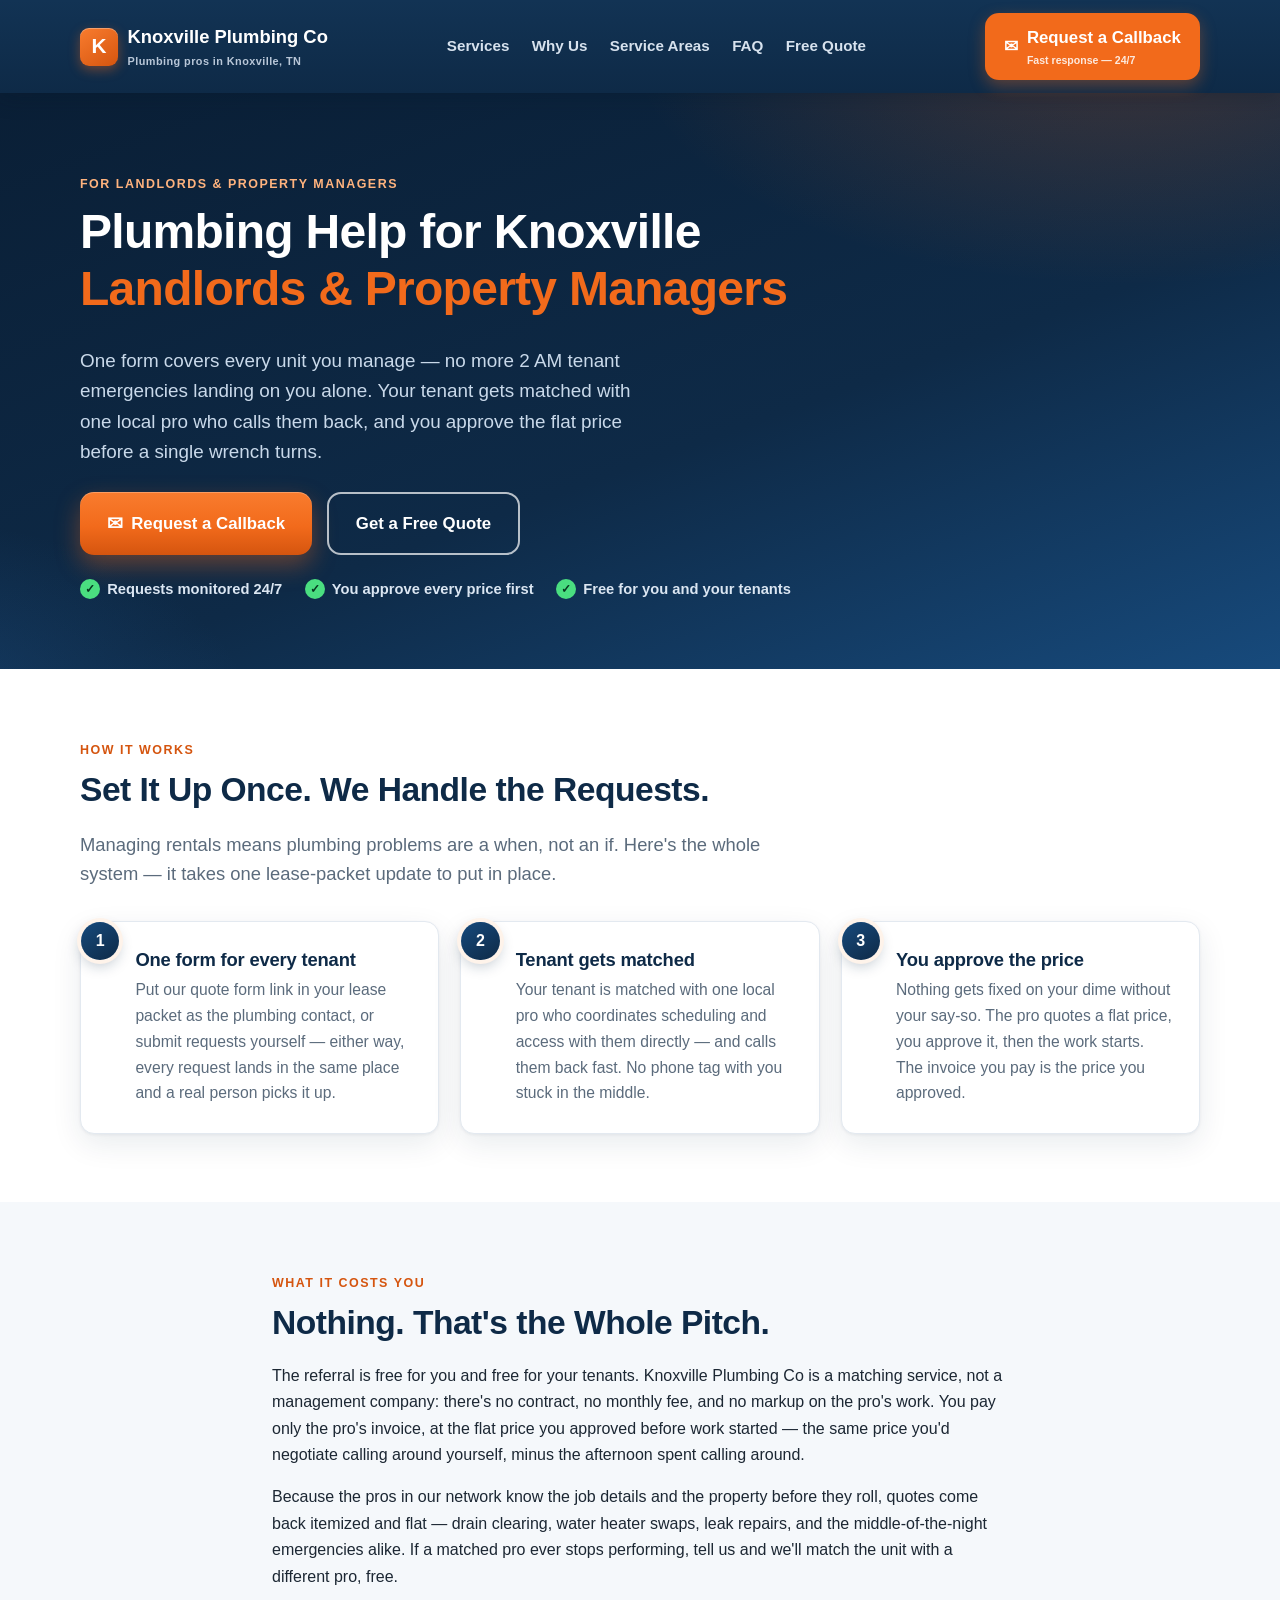
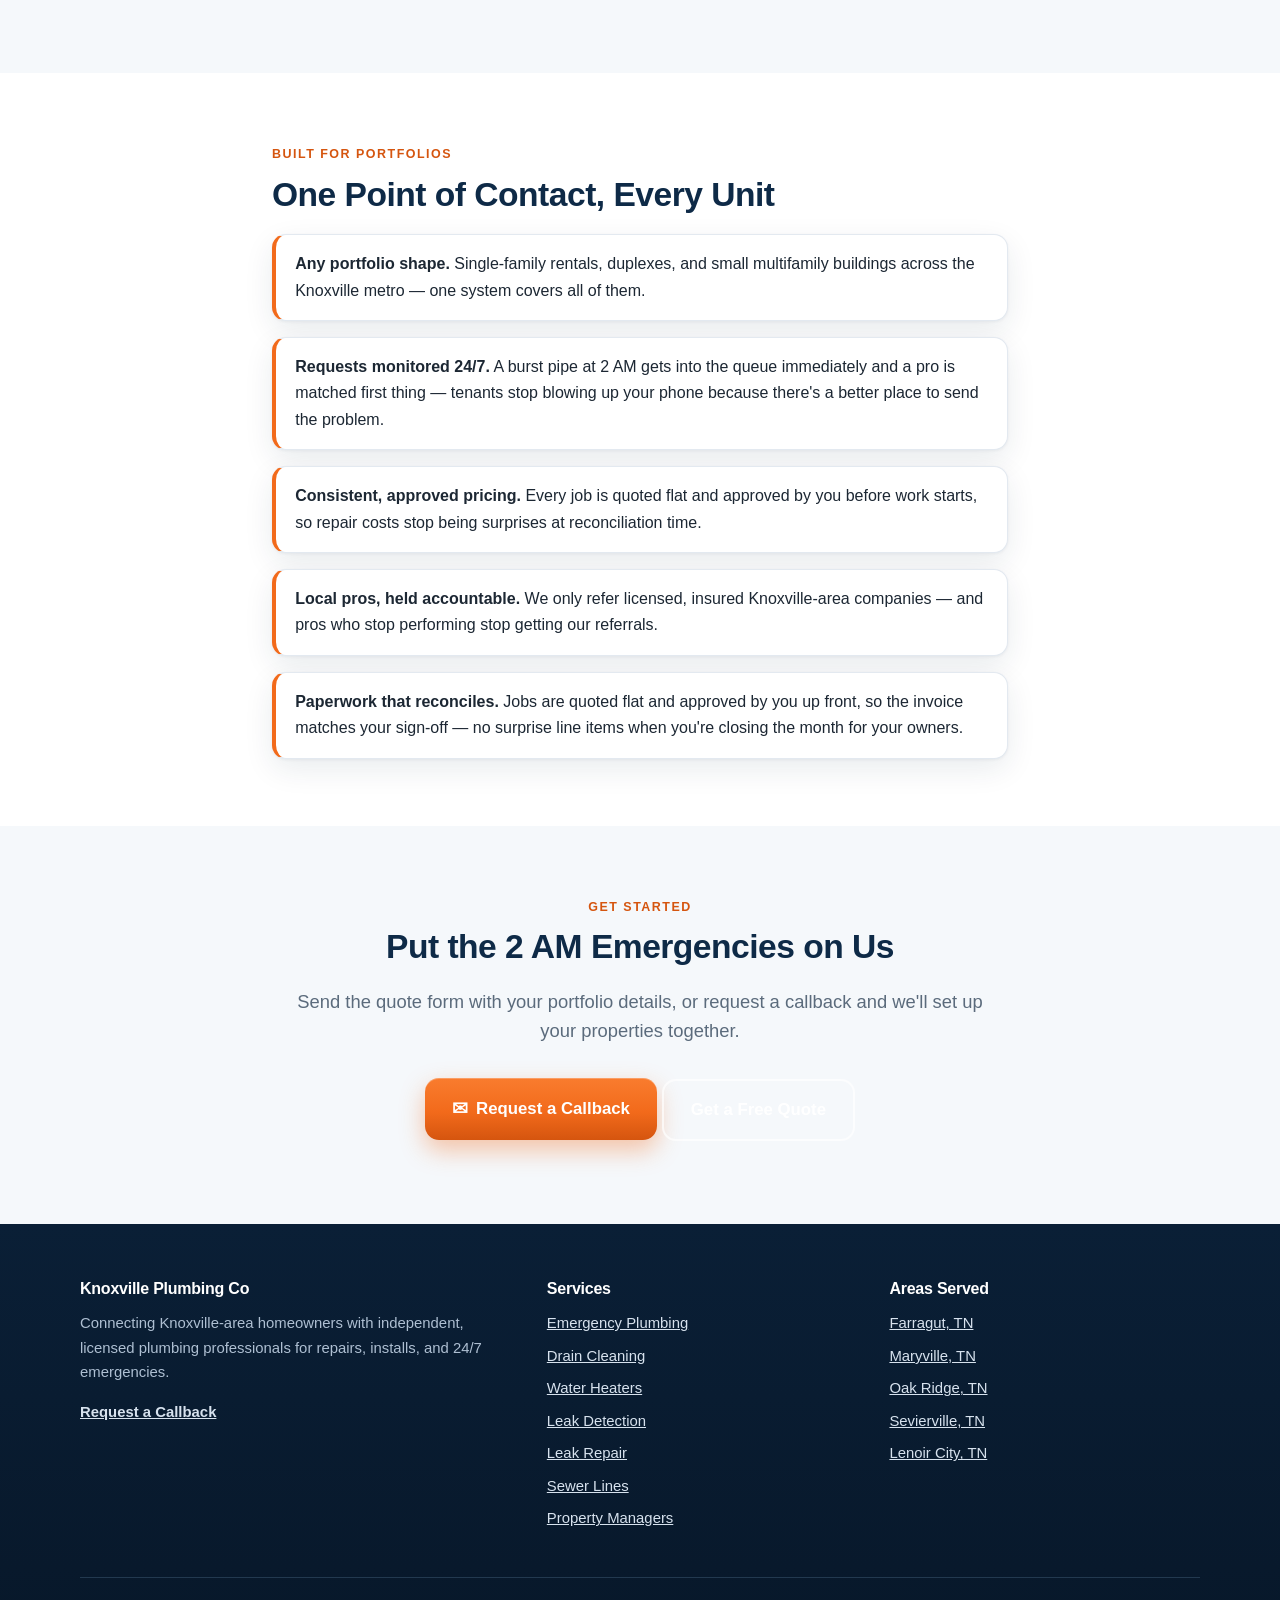
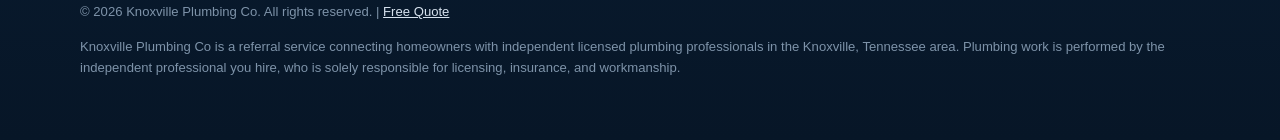
==== property-managers.html @ 3da51e0a "Competitor-teardown upgrades: vetting+gtee section, price tables, text CTA (Tulsa), form ZIP/urgency" ====
<!DOCTYPE html>
<html lang="en">
<head>
<meta charset="UTF-8">
<meta name="viewport" content="width=device-width, initial-scale=1.0">
<title>Plumbing for Landlords &amp; Property Managers in Knoxville, TN | Knoxville Plumbing Co</title>
<meta name="description" content="One plumbing request covers every unit you manage in the Knoxville area. Tenants get matched with one local pro, you approve every price before work starts. Free referral.">
<link rel="canonical" href="https://knoxvilleplumbingco.com/property-managers.html">
<meta property="og:title" content="Plumbing for Landlords & Property Managers in Knoxville, TN | Knoxville Plumbing Co">
<meta property="og:description" content="One form for every unit you manage. Tenant matched with one local pro; you approve the flat price before work starts.">
<meta property="og:type" content="website">
<meta property="og:url" content="https://knoxvilleplumbingco.com/property-managers.html">
<meta property="og:image" content="https://knoxvilleplumbingco.com/assets/img/og-cover.jpg">
<link rel="stylesheet" href="/assets/css/style.css">
<link rel="icon" href="data:image/svg+xml,<svg xmlns='http://www.w3.org/2000/svg' viewBox='0 0 100 100'><rect width='100' height='100' rx='20' fill='%23f26a1b'/><text x='50' y='68' font-size='52' text-anchor='middle' fill='white' font-family='Arial' font-weight='bold'>K</text></svg>">
<script type="application/ld+json">
{
  "@context": "https://schema.org",
  "@type": "Plumber",
  "name": "Knoxville Plumbing Co",
  "description": "Connecting Knoxville-area homeowners, landlords, and property managers with trusted local plumbing professionals for emergency repairs, drain cleaning, water heaters, and more.",
  "url": "https://knoxvilleplumbingco.com/property-managers.html",
  "address": {
    "@type": "PostalAddress",
    "addressLocality": "Knoxville",
    "addressRegion": "TN",
    "addressCountry": "US"
  },
  "areaServed": [
    {"@type": "City", "name": "Knoxville"},
    {"@type": "City", "name": "Farragut"},
    {"@type": "City", "name": "Maryville"},
    {"@type": "City", "name": "Oak Ridge"},
    {"@type": "City", "name": "Sevierville"},
    {"@type": "City", "name": "Powell"},
    {"@type": "City", "name": "Lenoir City"},
    {"@type": "City", "name": "Karns"}
  ],
  "openingHours": "Mo-Su 00:00-23:59",
  "priceRange": "$$"
}
</script>
</head>
<body>

<header class="site-header">
  <div class="container header-inner">
    <a class="brand" href="/" aria-label="Knoxville Plumbing Co — home">
      <span class="brand-mark">K</span>
      <span>Knoxville Plumbing Co<small>Plumbing pros in Knoxville, TN</small></span>
    </a>
    <nav class="main-nav" id="mainNav" aria-label="Main navigation">
      <a href="/#services">Services</a>
      <a href="/#why-us">Why Us</a>
      <a href="/#areas">Service Areas</a>
      <a href="/#faq">FAQ</a>
      <a href="/#quote">Free Quote</a>
    </nav>
    <button class="nav-toggle" aria-label="Open menu" aria-expanded="false" aria-controls="mainNav">&#9776;</button>
    <a class="header-phone" href="/#quote"><span aria-hidden="true">&#9993;</span><span>Request a Callback<small>Fast response — 24/7</small></span></a>
  </div>
</header>

<main>
  <!-- HERO -->
  <section class="hero">
    <div class="container">
      <p class="eyebrow" style="color:#ffb37e">For landlords &amp; property managers</p>
      <h1>Plumbing Help for Knoxville <span class="hl">Landlords &amp; Property Managers</span></h1>
      <p class="sub">One form covers every unit you manage — no more 2 AM tenant emergencies landing on you alone. Your tenant gets matched with one local pro who calls them back, and you approve the flat price before a single wrench turns.</p>
      <div class="hero-ctas">
        <a class="btn btn-primary" href="/#quote"><span class="icon" aria-hidden="true">&#9993;</span> Request a Callback</a>
        <a class="btn btn-outline" href="/#quote">Get a Free Quote</a>
      </div>
      <ul class="hero-trust">
        <li><span class="tick">&#10003;</span> Requests monitored 24/7</li>
        <li><span class="tick">&#10003;</span> You approve every price first</li>
        <li><span class="tick">&#10003;</span> Free for you and your tenants</li>
      </ul>
    </div>
  </section>

  <!-- HOW IT WORKS -->
  <section>
    <div class="container">
      <span class="eyebrow">How it works</span>
      <h2>Set It Up Once. We Handle the Requests.</h2>
      <p class="lead">Managing rentals means plumbing problems are a when, not an if. Here's the whole system — it takes one lease-packet update to put in place.</p>
      <div class="grid grid-3 steps mt-2">
        <div class="card step">
          <h3>One form for every tenant</h3>
          <p>Put our quote form link in your lease packet as the plumbing contact, or submit requests yourself — either way, every request lands in the same place and a real person picks it up.</p>
        </div>
        <div class="card step">
          <h3>Tenant gets matched</h3>
          <p>Your tenant is matched with one local pro who coordinates scheduling and access with them directly — and calls them back fast. No phone tag with you stuck in the middle.</p>
        </div>
        <div class="card step">
          <h3>You approve the price</h3>
          <p>Nothing gets fixed on your dime without your say-so. The pro quotes a flat price, you approve it, then the work starts. The invoice you pay is the price you approved.</p>
        </div>
      </div>
    </div>
  </section>

  <!-- COST -->
  <section class="section-soft">
    <div class="container" style="max-width: 46rem;">
      <span class="eyebrow">What it costs you</span>
      <h2>Nothing. That's the Whole Pitch.</h2>
      <p>The referral is free for you and free for your tenants. Knoxville Plumbing Co is a matching service, not a management company: there's no contract, no monthly fee, and no markup on the pro's work. You pay only the pro's invoice, at the flat price you approved before work started — the same price you'd negotiate calling around yourself, minus the afternoon spent calling around.</p>
      <p>Because the pros in our network know the job details and the property before they roll, quotes come back itemized and flat — drain clearing, water heater swaps, leak repairs, and the middle-of-the-night emergencies alike. If a matched pro ever stops performing, tell us and we'll match the unit with a different pro, free.</p>
    </div>
  </section>

  <!-- BUILT FOR PORTFOLIOS -->
  <section>
    <div class="container" style="max-width: 46rem;">
      <span class="eyebrow">Built for portfolios</span>
      <h2>One Point of Contact, Every Unit</h2>
      <ul class="vet-list mt-2">
        <li><strong>Any portfolio shape.</strong> Single-family rentals, duplexes, and small multifamily buildings across the Knoxville metro — one system covers all of them.</li>
        <li><strong>Requests monitored 24/7.</strong> A burst pipe at 2 AM gets into the queue immediately and a pro is matched first thing — tenants stop blowing up your phone because there's a better place to send the problem.</li>
        <li><strong>Consistent, approved pricing.</strong> Every job is quoted flat and approved by you before work starts, so repair costs stop being surprises at reconciliation time.</li>
        <li><strong>Local pros, held accountable.</strong> We only refer licensed, insured Knoxville-area companies — and pros who stop performing stop getting our referrals.</li>
        <li><strong>Paperwork that reconciles.</strong> Jobs are quoted flat and approved by you up front, so the invoice matches your sign-off — no surprise line items when you're closing the month for your owners.</li>
      </ul>
    </div>
  </section>

  <!-- CTA -->
  <section class="section-soft">
    <div class="container text-center" style="max-width: 46rem;">
      <span class="eyebrow">Get started</span>
      <h2>Put the 2 AM Emergencies on Us</h2>
      <p class="lead" style="margin-left:auto; margin-right:auto;">Send the quote form with your portfolio details, or request a callback and we'll set up your properties together.</p>
      <p class="mt-2">
        <a class="btn btn-primary" href="/#quote"><span class="icon" aria-hidden="true">&#9993;</span> Request a Callback</a>
        <a class="btn btn-outline" href="/#quote">Get a Free Quote</a>
      </p>
    </div>
  </section>
</main>

<footer class="site-footer">
  <div class="container">
    <div class="footer-grid">
      <div>
        <h2 class="fh">Knoxville Plumbing Co</h2>
        <p>Connecting Knoxville-area homeowners with independent, licensed plumbing professionals for repairs, installs, and 24/7 emergencies.</p>
        <p><a href="/#quote"><strong>Request a Callback</strong></a></p>
      </div>
      <div>
        <h2 class="fh">Services</h2>
        <ul>
          <li><a href="/services/emergency-plumbing.html">Emergency Plumbing</a></li>
          <li><a href="/services/drain-cleaning.html">Drain Cleaning</a></li>
          <li><a href="/services/water-heater-repair-installation.html">Water Heaters</a></li>
          <li><a href="/services/leak-detection.html">Leak Detection</a></li>
          <li><a href="/services/leak-repair.html">Leak Repair</a></li>
          <li><a href="/services/sewer-line-repair.html">Sewer Lines</a></li>
          <li><a href="/property-managers.html">Property Managers</a></li>
        </ul>
      </div>
      <div>
        <h2 class="fh">Areas Served</h2>
        <ul>
          <li><a href="/areas/farragut.html">Farragut, TN</a></li>
          <li><a href="/areas/maryville.html">Maryville, TN</a></li>
          <li><a href="/areas/oak-ridge.html">Oak Ridge, TN</a></li>
          <li><a href="/areas/sevierville.html">Sevierville, TN</a></li>
          <li><a href="/areas/lenoir-city.html">Lenoir City, TN</a></li>
        </ul>
      </div>
    </div>
    <div class="footer-bottom">
      <p>&copy; <span data-year>2026</span> Knoxville Plumbing Co. All rights reserved. | <a href="/#quote">Free Quote</a></p>
      <p>Knoxville Plumbing Co is a referral service connecting homeowners with independent licensed plumbing professionals in the Knoxville, Tennessee area. Plumbing work is performed by the independent professional you hire, who is solely responsible for licensing, insurance, and workmanship.</p>
    </div>
  </div>
</footer>

<!-- Sticky mobile call bar -->
<div class="callbar" role="navigation" aria-label="Quick contact">
  <a class="call-now" href="#quote">Request a Callback</a>
  <a class="get-quote" href="#quote">Free Quote</a>
</div>

<script src="/assets/js/main.js" defer></script>
</body>
</html>
---- assets/css/style.css ----
/* ============================================================
   Site-01 rank-and-rent template — mobile-first, zero dependencies
   Niche/city tokens are filled per-site (see HTML comments).
   ============================================================ */
:root {
  --navy: #0e2a47;
  --navy-dark: #0a1f36;
  --accent: #f26a1b;
  --accent-dark: #d5550f;
  --accent-soft: #fef3ea;
  --ink: #1c2733;
  --muted: #5b6b7c;
  --line: #e3e9f0;
  --bg: #ffffff;
  --bg-soft: #f5f8fb;
  --radius: 14px;
  --shadow: 0 1px 3px rgba(14, 42, 71, .06), 0 10px 30px rgba(14, 42, 71, .09);
  --shadow-lg: 0 2px 6px rgba(14, 42, 71, .07), 0 20px 45px rgba(14, 42, 71, .14);
  --font: -apple-system, BlinkMacSystemFont, "Segoe UI", Roboto, Helvetica, Arial, sans-serif;
}

*, *::before, *::after { box-sizing: border-box; }
html { scroll-behavior: smooth; }
body {
  margin: 0;
  font-family: var(--font);
  color: var(--ink);
  line-height: 1.65;
  background: var(--bg);
  -webkit-text-size-adjust: 100%;
  -webkit-font-smoothing: antialiased;
  text-rendering: optimizeLegibility;
}
::selection { background: rgba(242, 106, 27, .28); }
img { max-width: 100%; height: auto; display: block; }
a { color: var(--accent-dark); }
h1, h2, h3 { line-height: 1.18; color: var(--navy); margin: 0 0 .6em; letter-spacing: -.015em; font-weight: 800; }
h1 { font-size: clamp(1.9rem, 5.5vw, 3rem); }
h2 { font-size: clamp(1.45rem, 4vw, 2.1rem); }
h3 { font-size: 1.15rem; letter-spacing: -.01em; }
p { margin: 0 0 1em; }
.container { width: min(1120px, 92%); margin: 0 auto; }
section { padding: 4.2rem 0; }
.section-soft { background: var(--bg-soft); }
.eyebrow {
  display: inline-block; font-size: .78rem; font-weight: 700;
  letter-spacing: .12em; text-transform: uppercase;
  color: var(--accent-dark); margin-bottom: .6rem;
}
.lead { font-size: 1.15rem; line-height: 1.6; color: var(--muted); max-width: 44rem; }

/* ---------- Buttons ---------- */
.btn {
  display: inline-flex; align-items: center; justify-content: center; gap: .5rem;
  padding: .95rem 1.7rem; border-radius: var(--radius);
  font-weight: 700; font-size: 1.05rem; text-decoration: none;
  border: 0; cursor: pointer; transition: transform .12s ease, box-shadow .12s ease;
}
.btn:active { transform: translateY(1px); }
.btn-primary { background: linear-gradient(180deg, #f97c2e, var(--accent) 55%, var(--accent-dark)); color: #fff; box-shadow: 0 10px 24px rgba(242,106,27,.38), inset 0 1px 0 rgba(255,255,255,.25); }
.btn-primary:hover { background: linear-gradient(180deg, var(--accent), var(--accent-dark)); transform: translateY(-1px); box-shadow: 0 14px 30px rgba(242,106,27,.42), inset 0 1px 0 rgba(255,255,255,.2); }
.btn:focus-visible, a:focus-visible, button:focus-visible { outline: 3px solid rgba(242,106,27,.55); outline-offset: 2px; }
.btn-outline { background: transparent; color: #fff; border: 2px solid rgba(255,255,255,.7); }
.btn-outline:hover { border-color: #fff; background: rgba(255,255,255,.08); }
.btn-block { width: 100%; }
.btn .icon { font-size: 1.15em; }

/* ---------- Header ---------- */
.site-header {
  position: sticky; top: 0; z-index: 50;
  background: linear-gradient(180deg, #123354, var(--navy)); color: #fff;
  box-shadow: 0 4px 20px rgba(6, 22, 40, .28);
}
.header-inner {
  display: flex; align-items: center; justify-content: space-between;
  gap: 1rem; padding: .8rem 0;
}
.brand { display: flex; align-items: center; gap: .6rem; color: #fff; text-decoration: none; font-weight: 800; font-size: 1.15rem; }
.brand-mark {
  width: 38px; height: 38px; border-radius: 9px; flex: 0 0 38px;
  background: linear-gradient(145deg, #f97c2e, var(--accent-dark)); color: #fff;
  display: flex; align-items: center; justify-content: center;
  font-size: 1.3rem; font-weight: 800;
  box-shadow: 0 4px 12px rgba(242,106,27,.4), inset 0 1px 0 rgba(255,255,255,.3);
}
.brand small { display: block; font-size: .68rem; font-weight: 600; color: #b9c7d8; letter-spacing: .04em; }
.header-phone {
  display: inline-flex; align-items: center; gap: .55rem;
  background: var(--accent); color: #fff; text-decoration: none;
  font-weight: 800; font-size: 1.05rem;
  padding: .7rem 1.2rem; border-radius: var(--radius);
  white-space: nowrap;
}
.header-phone { box-shadow: 0 6px 16px rgba(242,106,27,.35); transition: background .15s ease, transform .15s ease; }
.header-phone:hover { background: var(--accent-dark); transform: translateY(-1px); }
.header-phone small { display: block; font-size: .66rem; font-weight: 600; opacity: .85; }
.nav-toggle { display: none; background: none; border: 0; color: #fff; font-size: 1.6rem; cursor: pointer; padding: .4rem; }
.main-nav { display: flex; gap: 1.4rem; align-items: center; }
.main-nav a { color: #d7e2ee; text-decoration: none; font-weight: 600; font-size: .95rem; }
.main-nav a { padding: .3rem 0; border-bottom: 2px solid transparent; transition: color .15s ease, border-color .15s ease; }
.main-nav a:hover { color: #fff; border-bottom-color: var(--accent); }

/* ---------- Hero ---------- */
.hero {
  background:
    radial-gradient(52rem 26rem at 88% -10%, rgba(242, 106, 27, .22), transparent 60%),
    radial-gradient(40rem 22rem at -10% 110%, rgba(38, 102, 168, .35), transparent 60%),
    linear-gradient(160deg, var(--navy-dark) 0%, var(--navy) 58%, #174a7c 100%);
  color: #fff; padding: 4.8rem 0 4.2rem; position: relative; overflow: hidden;
}
.hero h1 { color: #fff; max-width: 16em; }
.hero h1 .hl { color: var(--accent); }
.hero p.sub { color: #c9d9ea; font-size: 1.18rem; line-height: 1.6; max-width: 36rem; }
.hero-ctas { display: flex; gap: .9rem; flex-wrap: wrap; margin: 1.6rem 0 1.4rem; }
.hero-trust { display: flex; gap: 1.4rem; flex-wrap: wrap; margin: 0; padding: 0; list-style: none; }
.hero-trust li { display: flex; align-items: center; gap: .45rem; color: #dbe6f2; font-size: .92rem; font-weight: 600; }
.hero-trust .tick {
  color: #06351f; background: #4ade80; font-weight: 800;
  width: 1.25rem; height: 1.25rem; border-radius: 50%; flex: 0 0 1.25rem;
  display: inline-flex; align-items: center; justify-content: center; font-size: .72rem;
}

/* ---------- Trust bar ---------- */
.trustbar { background: linear-gradient(180deg, #ffffff, var(--bg-soft)); border-bottom: 1px solid var(--line); padding: 1.25rem 0; box-shadow: 0 6px 18px rgba(14,42,71,.05); }
.trustbar ul { display: flex; gap: 2rem; flex-wrap: wrap; justify-content: center; margin: 0; padding: 0; list-style: none; }
.trustbar li { font-weight: 700; color: var(--navy); font-size: .95rem; display: flex; gap: .5rem; align-items: center; }
.trustbar .dot { color: var(--accent); }

/* ---------- Cards / grids ---------- */
.grid { display: grid; gap: 1.3rem; }
.grid-3 { grid-template-columns: 1fr; }
.card {
  background: #fff; border: 1px solid var(--line); border-radius: var(--radius);
  padding: 1.7rem; box-shadow: var(--shadow);
  transition: transform .18s ease, box-shadow .18s ease, border-color .18s ease;
}
.card:hover { transform: translateY(-3px); box-shadow: var(--shadow-lg); border-color: #cfdce9; }
.card .card-icon {
  width: 3.2rem; height: 3.2rem; border-radius: 12px;
  background: var(--accent-soft); display: flex; align-items: center; justify-content: center;
  font-size: 1.55rem; margin-bottom: .9rem;
}
.card h3 { margin-bottom: .4rem; }
.card p { color: var(--muted); margin-bottom: 0; font-size: .98rem; }

/* ---------- Steps ---------- */
.steps { counter-reset: step; }
.step { position: relative; padding-left: 3.4rem; }
.step::before {
  counter-increment: step; content: counter(step);
  position: absolute; left: 0; top: 0;
  width: 2.4rem; height: 2.4rem; border-radius: 50%;
  background: linear-gradient(145deg, #174a7c, var(--navy)); color: #fff; font-weight: 800;
  box-shadow: 0 0 0 4px var(--accent-soft), 0 6px 14px rgba(14,42,71,.25);
  display: flex; align-items: center; justify-content: center;
}

/* ---------- Reviews ---------- */
.review { border-left: 4px solid var(--accent); }
.review .stars { color: #f5a623; letter-spacing: .15em; margin-bottom: .4rem; }
.review cite { display: block; margin-top: .7rem; font-style: normal; font-weight: 700; color: var(--navy); font-size: .92rem; }
.reviews-empty {
  text-align: center; padding: 2.4rem 1.6rem;
  border: 2px dashed var(--line); border-radius: var(--radius); color: var(--muted);
}

/* ---------- FAQ ---------- */
.faq-item { border: 1px solid var(--line); border-radius: var(--radius); margin-bottom: .8rem; background: #fff; overflow: hidden; transition: border-color .15s ease, box-shadow .15s ease; }
.faq-item:hover { border-color: #cfdce9; }
.faq-item.open { border-color: var(--accent); box-shadow: 0 8px 22px rgba(14,42,71,.08); }
.faq-q {
  width: 100%; text-align: left; background: none; border: 0; cursor: pointer;
  padding: 1.1rem 1.3rem; font-size: 1.02rem; font-weight: 700; color: var(--navy);
  display: flex; justify-content: space-between; align-items: center; gap: 1rem;
}
.faq-q .chev { transition: transform .2s ease; color: var(--accent-dark); }
.faq-item.open .faq-q .chev { transform: rotate(180deg); }
.faq-a { max-height: 0; overflow: hidden; transition: max-height .25s ease; }
.faq-a p { padding: 0 1.3rem 1.2rem; margin: 0; color: var(--muted); }

/* ---------- Quote form ---------- */
.form-wrap {
  background: linear-gradient(165deg, #123354, var(--navy) 55%, var(--navy-dark));
  color: #fff; border-radius: 18px; padding: 2.6rem; box-shadow: var(--shadow-lg);
  border: 1px solid rgba(255,255,255,.08);
}
.form-wrap h2 { color: #fff; }
.form-wrap p { color: #c6d4e4; }
.quote-form { display: grid; gap: 1rem; margin-top: 1.4rem; }
.field label { display: block; font-weight: 700; font-size: .88rem; letter-spacing: .02em; margin-bottom: .4rem; }
.field input, .field select, .field textarea {
  width: 100%; padding: .9rem 1rem; border-radius: 10px; border: 1px solid #33506e;
  background: #fff; color: var(--ink); font-size: 1rem; font-family: inherit;
  box-shadow: inset 0 1px 3px rgba(14,42,71,.08);
}
.field input:focus, .field select:focus, .field textarea:focus { outline: 3px solid rgba(242,106,27,.45); border-color: var(--accent); }
.field-row { display: grid; gap: 1rem; grid-template-columns: 1fr; }
.hp { position: absolute; left: -9999px; top: auto; width: 1px; height: 1px; overflow: hidden; } /* honeypot */
.form-note { font-size: .85rem; color: #9db2c7; }
.form-success {
  display: none; background: #0d3b2e; border: 1px solid #2fbf71; color: #d6ffe9;
  border-radius: var(--radius); padding: 1.4rem; font-weight: 600;
}
.form-success.show { display: block; }
.form-error { display: none; color: #ffb4a2; font-size: .92rem; font-weight: 600; }
.form-error.show { display: block; }

/* ---------- Service areas ---------- */
.area-tags { display: flex; flex-wrap: wrap; gap: .6rem; margin: 1.2rem 0 0; padding: 0; list-style: none; }
.area-tags li { background: #fff; border: 1px solid var(--line); border-radius: 999px; padding: .65rem 1.1rem; font-size: .92rem; font-weight: 600; color: var(--navy); transition: border-color .15s ease, box-shadow .15s ease, transform .15s ease; }
.area-tags li:hover { border-color: var(--accent); box-shadow: 0 6px 16px rgba(14,42,71,.1); transform: translateY(-1px); }
.area-tags li a { color: var(--navy); text-decoration: none; display: block; padding: .65rem 1.1rem; margin: -.65rem -1.1rem; }
.area-tags li a:hover { color: var(--accent-dark); }

/* ---------- Footer ---------- */
.site-footer { background: linear-gradient(180deg, var(--navy-dark), #071627); color: #aebfd2; padding: 3.4rem 0 7rem; font-size: .93rem; }
.site-footer a { color: #d7e2ee; } .site-footer a:hover { color: var(--accent); }
.footer-grid { display: grid; gap: 2rem; grid-template-columns: 1fr; }
.site-footer h4 { color: #fff; margin: 0 0 .8rem; font-size: 1rem; }
.site-footer .fh { color: #fff; margin: 0 0 .8rem; font-size: 1rem; font-weight: 700; line-height: 1.25; }
.site-footer ul { list-style: none; margin: 0; padding: 0; }
.site-footer li { margin-bottom: .5rem; }
.footer-bottom { margin-top: 2.4rem; padding-top: 1.4rem; border-top: 1px solid #22394f; font-size: .82rem; color: #7e93a9; }

/* ---------- Sticky mobile call bar ---------- */
.callbar {
  position: fixed; left: 0; right: 0; bottom: 0; z-index: 60;
  display: flex; background: rgba(255,255,255,.94); backdrop-filter: blur(10px); -webkit-backdrop-filter: blur(10px); border-top: 1px solid var(--line);
  box-shadow: 0 -6px 24px rgba(6,22,40,.16);
}
.callbar a {
  flex: 1; text-align: center; padding: .95rem .5rem; text-decoration: none;
  font-weight: 800; font-size: 1.02rem;
}
.callbar .call-now { background: var(--accent); color: #fff; }
.callbar .get-quote { color: var(--navy); }

/* ---------- Utility ---------- */
.text-center { text-align: center; }
.mt-2 { margin-top: 2rem; }
.sr-only { position: absolute; width: 1px; height: 1px; overflow: hidden; clip: rect(0 0 0 0); }

/* ---------- Desktop ---------- */
@media (min-width: 760px) {
  .grid-3 { grid-template-columns: repeat(3, 1fr); }
  .field-row { grid-template-columns: 1fr 1fr; }
  .footer-grid { grid-template-columns: 1.4fr 1fr 1fr; }
  .callbar { display: none; }
  .site-footer { padding-bottom: 3rem; }
}
@media (max-width: 759px) {
  .main-nav {
    display: none; position: absolute; top: 100%; left: 0; right: 0;
    background: var(--navy-dark); flex-direction: column; align-items: stretch;
    padding: .6rem 4%; gap: 0;
  }
  .main-nav.open { display: flex; }
  .main-nav a { padding: .8rem 0; border-bottom: 1px solid #22394f; }
  .nav-toggle { display: block; }
  .header-phone { font-size: .92rem; padding: .6rem .9rem; }
  .header-phone small { display: none; }
  .hero-ctas .btn { flex: 1 1 100%; }
}
@media (max-width: 430px) {
  /* Sticky callbar already covers calls — hide the header phone pill to
     guarantee zero horizontal overflow on narrow phones. */
  .header-phone { display: none; }
}
@media (prefers-reduced-motion: reduce) {
  html { scroll-behavior: auto; }
  * { transition: none !important; }
}

/* ---------- Teardown upgrades 2026-10-30 ---------- */
.price-table {
  width: 100%; border-collapse: collapse; margin: 1.2rem 0 .8rem;
  background: #fff; border: 1px solid var(--line); border-radius: var(--radius);
  overflow: hidden; box-shadow: var(--shadow);
}
.price-table th, .price-table td {
  text-align: left; padding: .85rem 1.1rem; border-bottom: 1px solid var(--line);
  vertical-align: top;
}
.price-table thead th { background: var(--navy); color: #fff; font-size: .95rem; letter-spacing: .02em; }
.price-table tbody tr:nth-child(even) { background: var(--bg-soft); }
.price-table tbody tr:last-child td { border-bottom: 0; }
.price-table td:last-child { font-weight: 700; color: var(--navy); white-space: nowrap; }
.price-note { font-size: .92rem; color: var(--muted); }
@media (max-width: 560px) {
  .price-table th, .price-table td { padding: .7rem .8rem; font-size: .95rem; }
  .price-table td:last-child { white-space: normal; }
}
.vet-list { list-style: none; margin: 1.2rem 0 0; padding: 0; display: grid; gap: 1rem; }
.vet-list li {
  background: #fff; border: 1px solid var(--line); border-left: 4px solid var(--accent);
  border-radius: var(--radius); padding: 1rem 1.2rem; box-shadow: var(--shadow);
}
.guarantee-box {
  border: 2px solid var(--accent); background: var(--accent-soft);
  border-radius: var(--radius); padding: 1.3rem 1.5rem;
}
.guarantee-box p { margin: 0; }
.triage-card {
  background: var(--accent-soft); border: 1px solid var(--accent); border-radius: var(--radius);
  padding: 1.6rem 1.8rem; box-shadow: var(--shadow);
}
.triage-steps { margin: 0 0 1rem; padding-left: 1.4rem; display: grid; gap: .6rem; }
.triage-card p:last-child { margin-bottom: 0; }
.callbar .text-us { background: var(--accent-soft); color: var(--navy); }
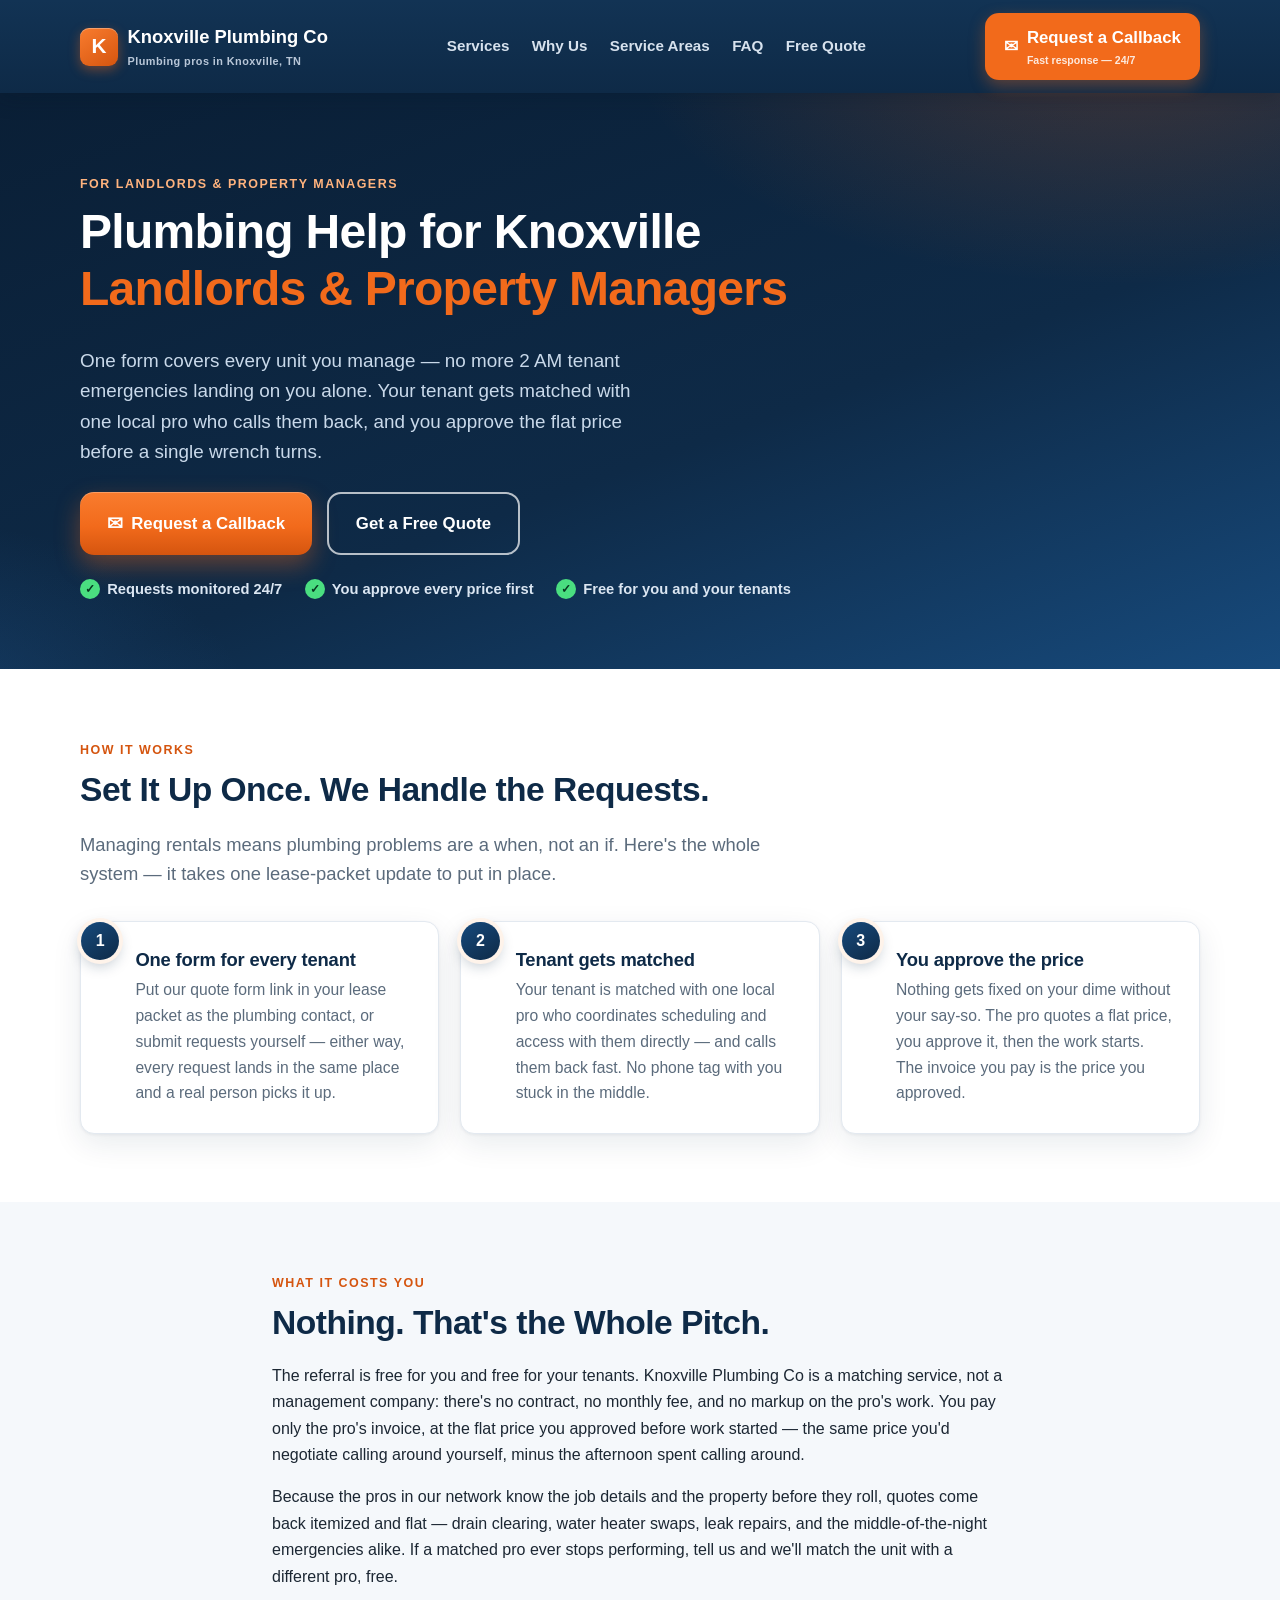
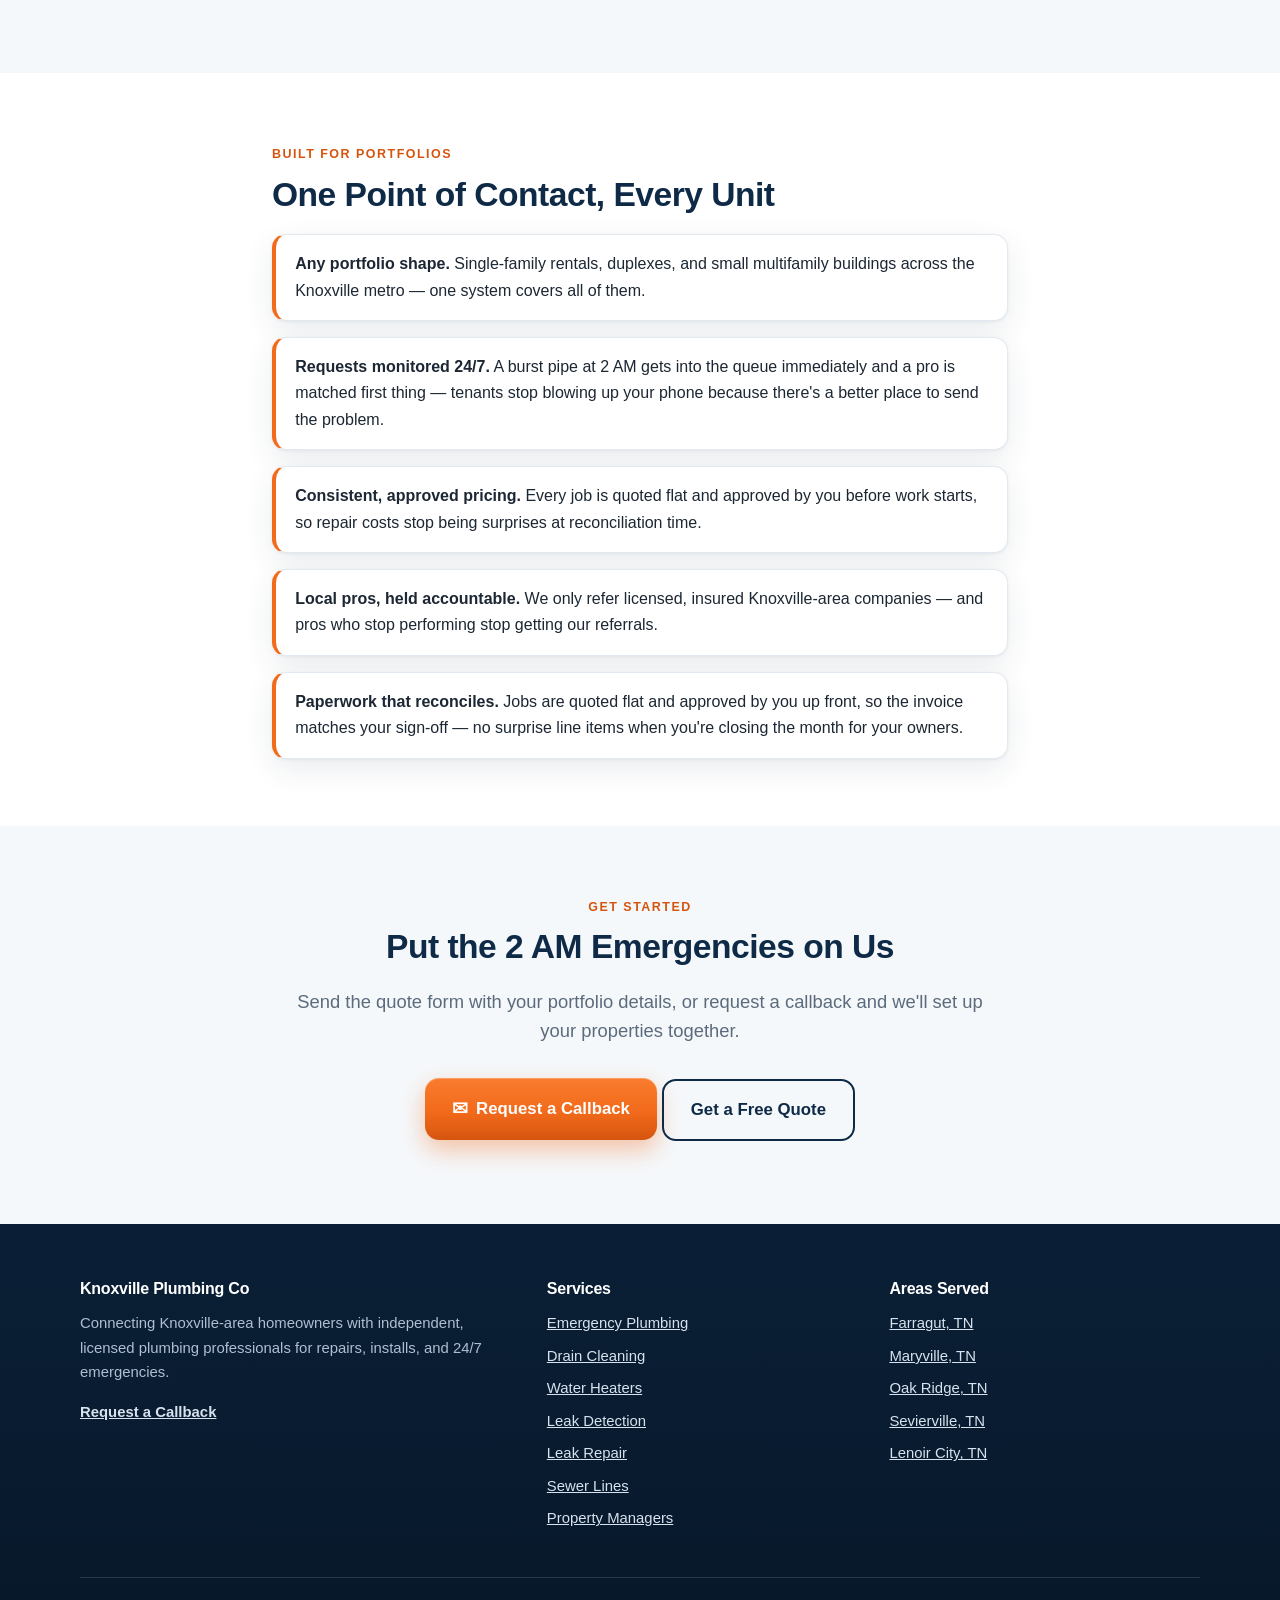
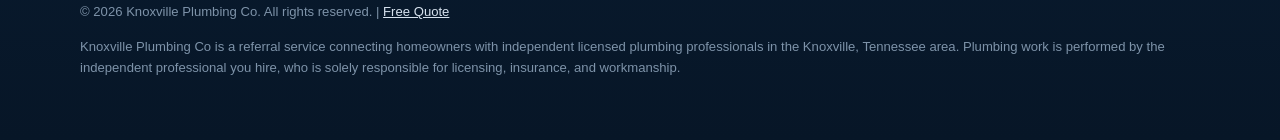
==== commit e87092a2: "Fix low-contrast outline button in property-managers final CTA (dark outline variant)" ====
--- a/property-managers.html
+++ b/property-managers.html
@@ -136,7 +136,7 @@
       <p class="lead" style="margin-left:auto; margin-right:auto;">Send the quote form with your portfolio details, or request a callback and we'll set up your properties together.</p>
       <p class="mt-2">
         <a class="btn btn-primary" href="/#quote"><span class="icon" aria-hidden="true">&#9993;</span> Request a Callback</a>
-        <a class="btn btn-outline" href="/#quote">Get a Free Quote</a>
+        <a class="btn btn-outline-dark" href="/#quote">Get a Free Quote</a>
       </p>
     </div>
   </section>
--- a/assets/css/style.css
+++ b/assets/css/style.css
@@ -62,6 +62,10 @@
 .btn:focus-visible, a:focus-visible, button:focus-visible { outline: 3px solid rgba(242,106,27,.55); outline-offset: 2px; }
 .btn-outline { background: transparent; color: #fff; border: 2px solid rgba(255,255,255,.7); }
 .btn-outline:hover { border-color: #fff; background: rgba(255,255,255,.08); }
+/* Outline button for light backgrounds (final-CTA sections) */
+.btn-outline-dark { background: transparent; color: var(--navy); border: 2px solid var(--navy); }
+.btn-outline-dark:hover { background: rgba(6,22,40,.06); border-color: var(--navy); }
+
 .btn-block { width: 100%; }
 .btn .icon { font-size: 1.15em; }
 
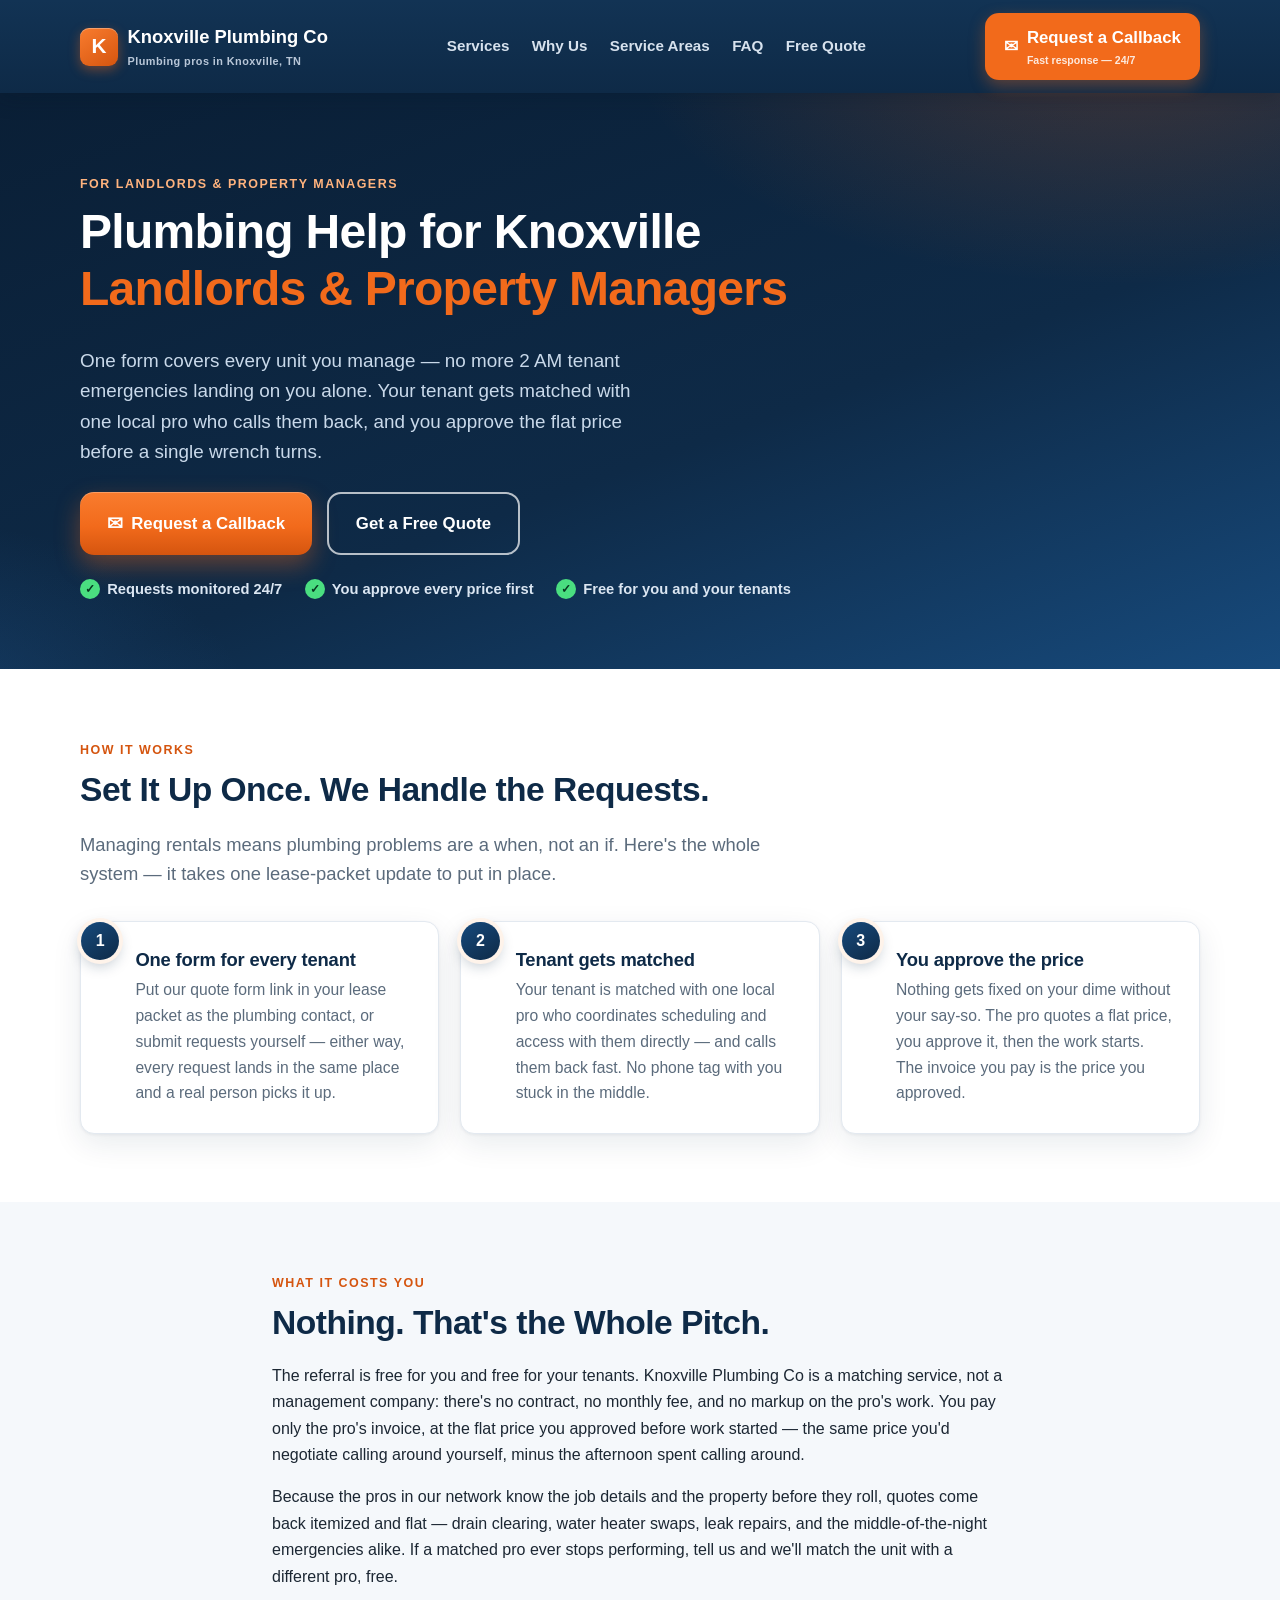
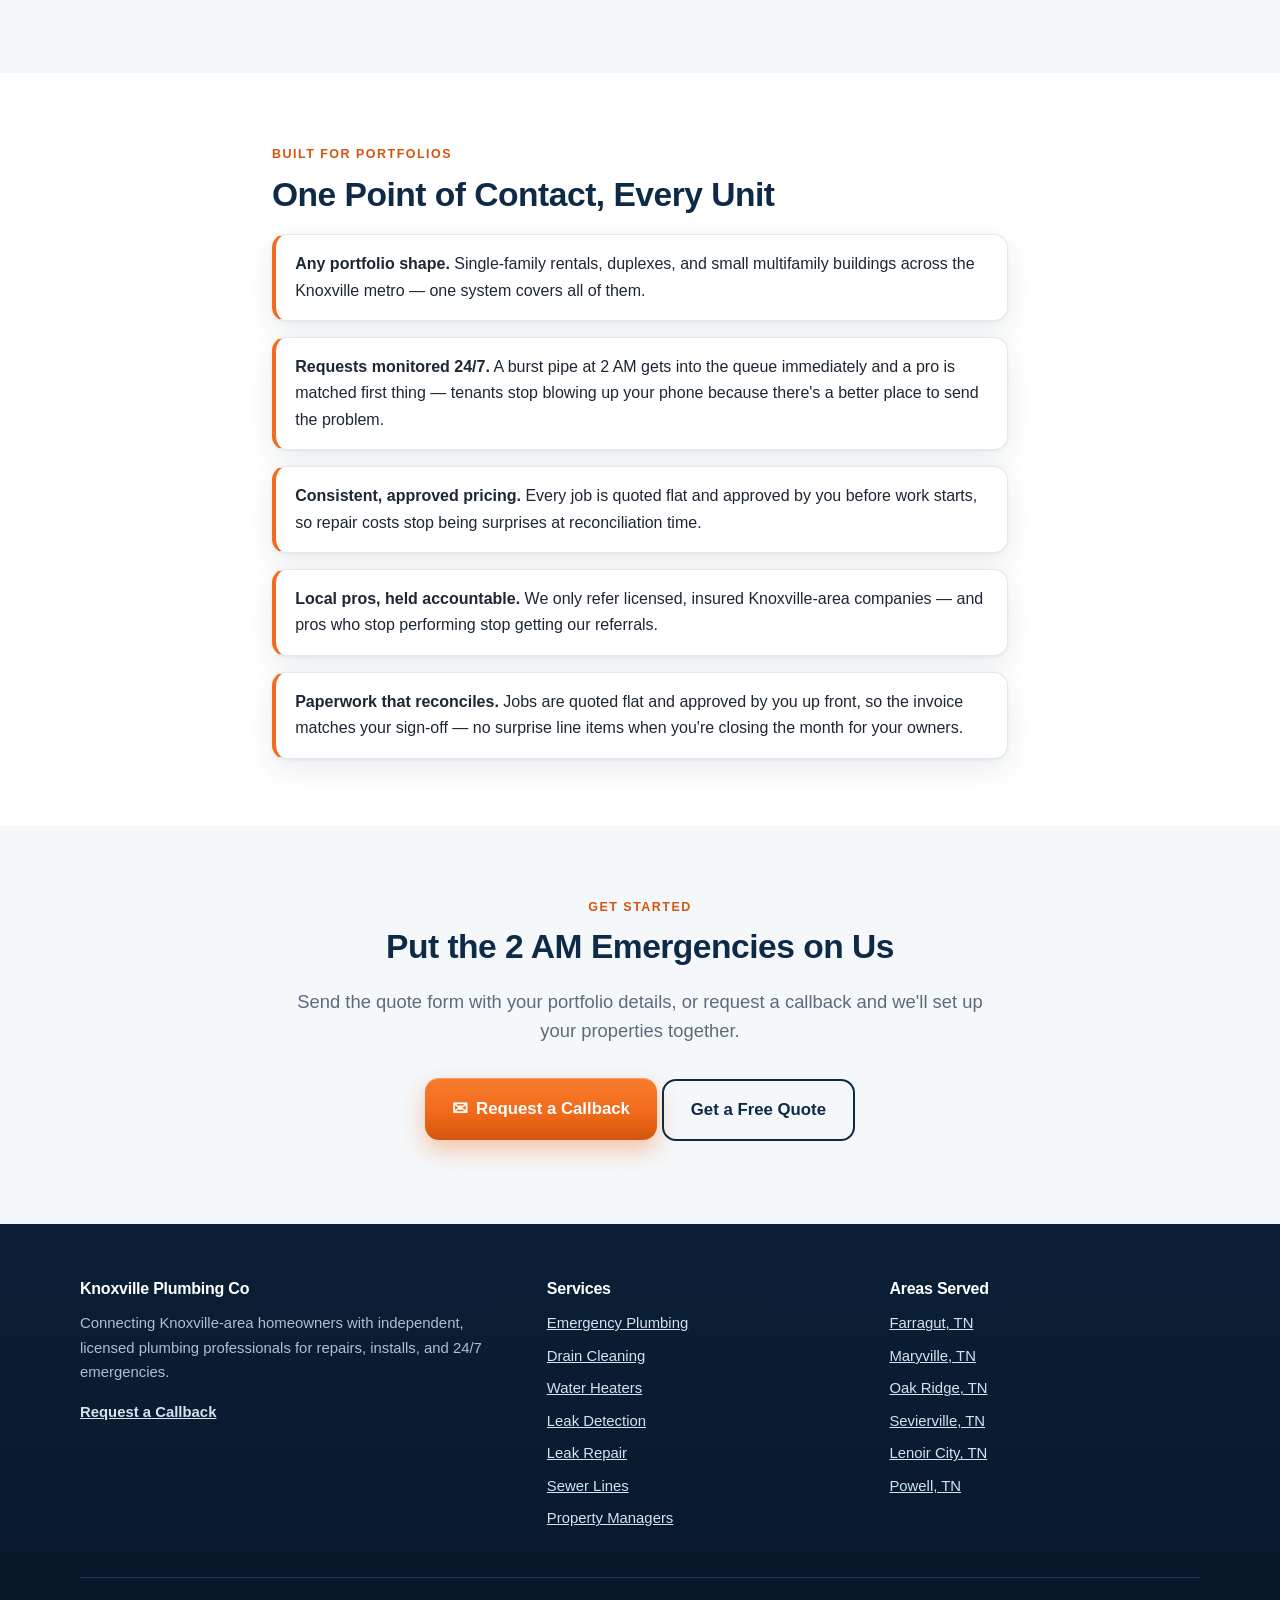
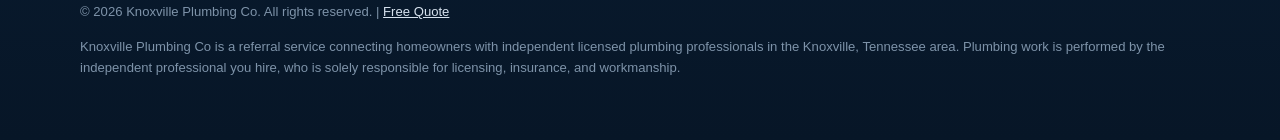
==== commit d536ca66: "Perfection gate: add Powell to footer areas, standard footer quote link, emergency page footer + her" ====
--- a/property-managers.html
+++ b/property-managers.html
@@ -11,6 +11,10 @@
 <meta property="og:type" content="website">
 <meta property="og:url" content="https://knoxvilleplumbingco.com/property-managers.html">
 <meta property="og:image" content="https://knoxvilleplumbingco.com/assets/img/og-cover.jpg">
+<meta name="twitter:card" content="summary_large_image">
+<meta name="twitter:title" content="Plumbing for Landlords & Property Managers in Knoxville, TN | Knoxville Plumbing Co">
+<meta name="twitter:description" content="One form for every unit you manage. Tenant matched with one local pro; you approve the flat price before work starts.">
+<meta name="twitter:image" content="https://knoxvilleplumbingco.com/assets/img/og-cover.jpg">
 <link rel="stylesheet" href="/assets/css/style.css">
 <link rel="icon" href="data:image/svg+xml,<svg xmlns='http://www.w3.org/2000/svg' viewBox='0 0 100 100'><rect width='100' height='100' rx='20' fill='%23f26a1b'/><text x='50' y='68' font-size='52' text-anchor='middle' fill='white' font-family='Arial' font-weight='bold'>K</text></svg>">
 <script type="application/ld+json">
@@ -170,6 +174,7 @@
           <li><a href="/areas/oak-ridge.html">Oak Ridge, TN</a></li>
           <li><a href="/areas/sevierville.html">Sevierville, TN</a></li>
           <li><a href="/areas/lenoir-city.html">Lenoir City, TN</a></li>
+          <li><a href="/areas/powell.html">Powell, TN</a></li>
         </ul>
       </div>
     </div>
